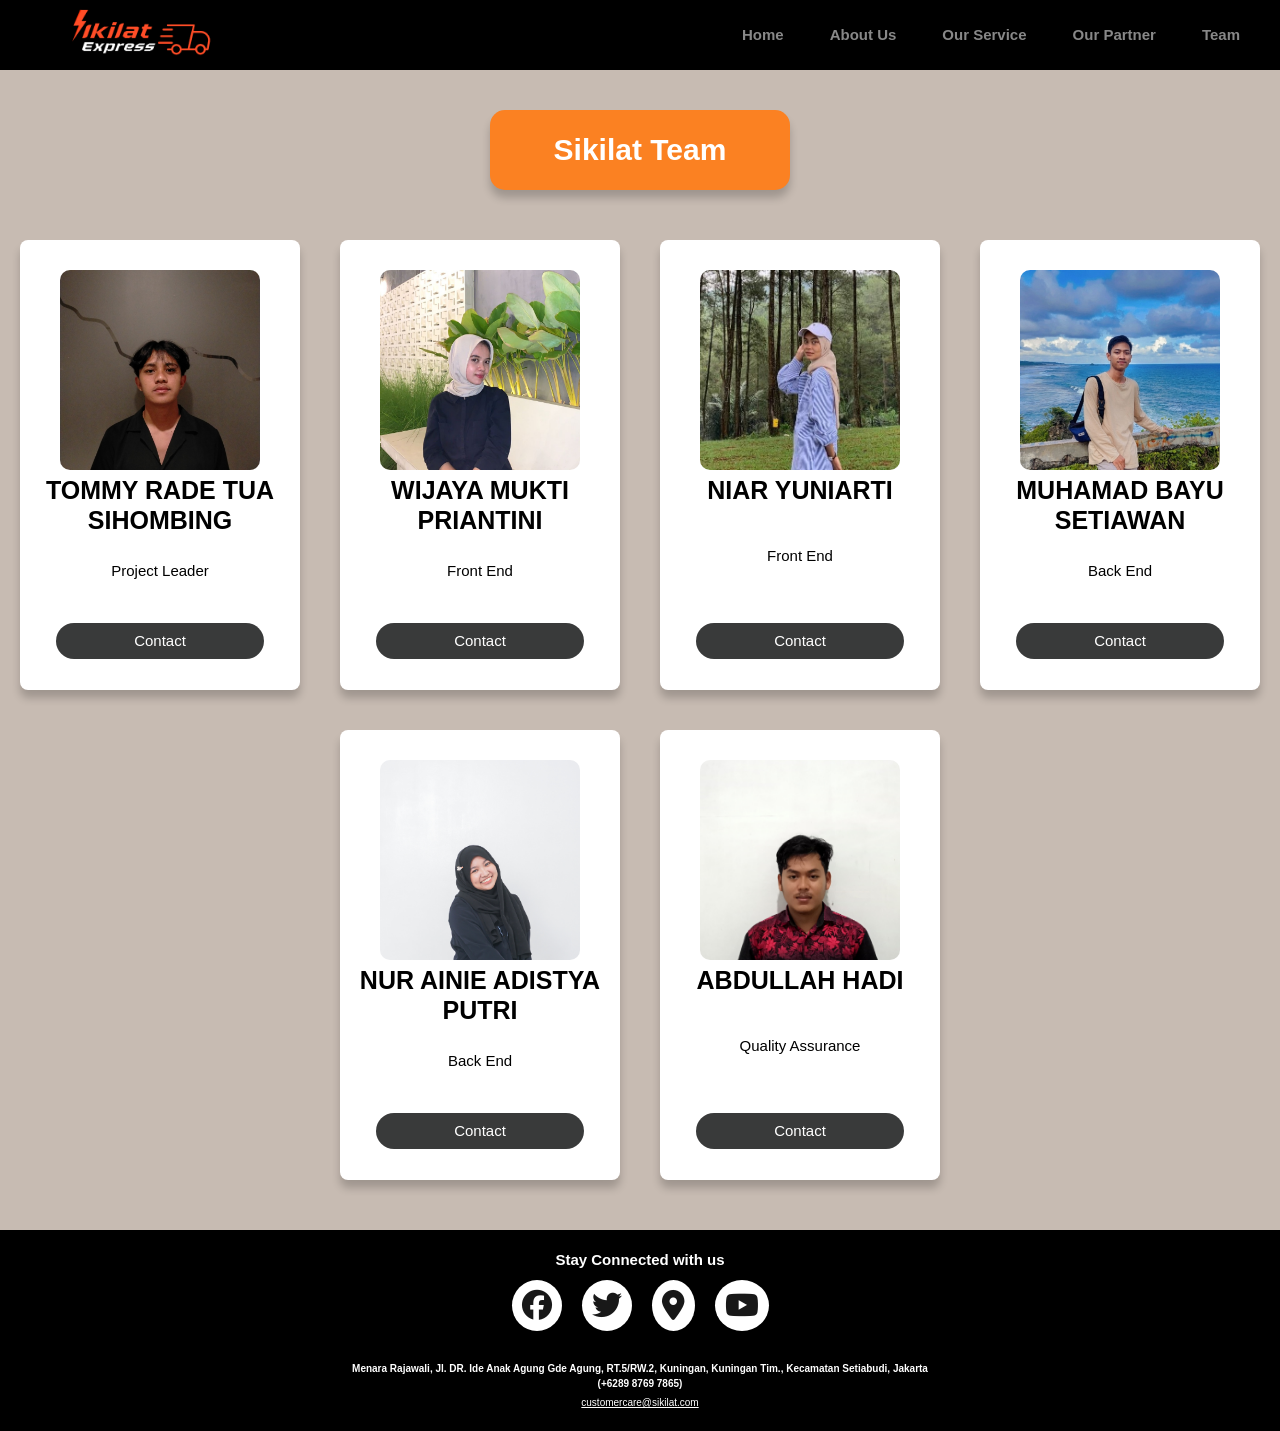
==== ourteam.html @ 824a4f91 "Merge branch 'main' of https://github.com/Kampus-Merdeka-Software-Engineering/FE-Jayapura-17" ====
<!DOCTYPE html>
<html lang="en">
  <head>
    <meta charset="UTF-8" />
    <meta name="viewport" content="width=device-width, initial-scale=1.0" />
    <link rel="stylesheet" href="./Style/style.css" />
    <title>Capstone-Jayapura Indonesia 17</title>
    <link
      rel="stylesheet"
      href="https://cdnjs.cloudflare.com/ajax/libs/font-awesome/6.4.2/css/all.min.css"
      integrity="sha512-z3gLpd7yknf1YoNbCzqRKc4qyor8gaKU1qmn+CShxbuBusANI9QpRohGBreCFkKxLhei6S9CQXFEbbKuqLg0DA=="
      crossorigin="anonymous"
      referrerpolicy="no-referrer"/>
    </head>
  <!-- our team     -->
    <body>
        <div class="container-member">
            <nav>
                <div class="navbar_brand">
                <a href="#"><img src="./assets/Logoputih.png" class="navbar_images" /></a>
                </div>
                <div class="navbar_toggle">
                <img src="./assets/hamburger.png" alt="hamburger" />
                </div>
                <div class="navbar_menu_mobile">
                <a href="./index.html">Home</a>
                <a href="#about us">About Us</a>
                <a href="#our service">Our Service</a>
                <a href="#partner">Our Partner</a>
                <a href="ourteam.html" target="_blank">Team</a>
                </div>
            </nav>

            <div class="header-ourteam">
                <h1>Sikilat Team</h1>
            </div>

            <div class="grid">
                <article>
                    <img src="./assets/tommy.jpg" alt="Tommy">
                    <div class="deskripsi">
                        <div>
                            <h2>TOMMY RADE TUA SIHOMBING</h2>
                        </div>   
                        <p class="title">Project Leader</p>
                        <a href="https://www.instagram.com/sitabo__/" target="_blank">
                            <p><button class="button">Contact</button></p>
                        </a>
                    </div>
                </article>
                <article>
                    <img src="./assets/wijaya.jpeg" alt="WIJAYA">
                    <div class="deskripsi">
                        <div>
                            <h2>WIJAYA MUKTI PRIANTINI</h2>
                        </div>
                        <p class="title">Front End</p>
                        <a href="https://instagram.com/yayaakuuu_" target="_blank">
                            <p><button class="button">Contact</button></p>
                        </a>
                    </div>
                </article>
                <article>
                    <img src="./assets/niar.jpg" alt="NIAR">
                    <div class="deskripsi">
                        <div>
                            <h2>NIAR YUNIARTI</h2>
                        </div>
                        <p class="title">Front End</p>
                        <a href="https://instagram.com/niarryuniarti?igshid=OGQ5ZDc2ODk2ZA==" target="_blank">
                            <p><button class="button">Contact</button></p>
                        </a>
                    </div>
                </article>
                <article>
                    <img src="./assets/bayu.jpg" alt="BAYU">
                    <div class="deskripsi">
                        <div>
                            <h2>MUHAMAD BAYU SETIAWAN</h2>
                        </div>
                        <p class="title">Back End</p>
                        <a href="https://instagram.com/bayystawn?igshid=NzZlODBkYWE4Ng==" target="_blank">
                            <p><button class="button">Contact</button></p>
                        </a>
                    </div>
                </article>
                <article>
                    <img src="./assets/nur.jpg" alt="NUR">
                    <div class="deskripsi">
                        <div>
                            <h2>NUR AINIE ADISTYA PUTRI </h2>
                        </div>
                        <p class="title">Back End</p>
                        <a href="https://instagram.com/disttyy_?igshid=OGQ5ZDc2ODk2ZA==" target="_blank">
                            <p><button class="button">Contact</button></p>
                        </a>
                    </div>
                </article>
                <article>
                    <img src="./assets/hadi.jpeg" alt="HADI">
                    <div class="deskripsi">
                        <div>
                            <h2>ABDULLAH HADI</h2>
                        </div>
                        <p class="title">Quality Assurance</p>
                        <a href="https://instagram.com/had.i19?igshid=MzNlNGNkZWQ4Mg==" target="_blank">
                            <p><button class="button">Contact</button></p>
                        </a>
                    </div>
                </article>
            </div>
        </div>
        <!-- Fonter -->
        <div class="footer">
            <h3>Stay Connected with us</h3>
            <div class="footer-society">
            <a href="#"><i class="fa-brands fa-facebook"></i></a>
            <a href="#"><i class="fa-brands fa-twitter"></i></a>
            <a href="#"><i class="fas fa-map-marker-alt"></i></a>
            <a href="#"><i class="fa-brands fa-youtube"></i></a>
            </div>
            <div class="footer-content">
            <h5>
                Menara Rajawali, Jl. DR. Ide Anak Agung Gde Agung, RT.5/RW.2,
                Kuningan, Kuningan Tim., Kecamatan Setiabudi, Jakarta
            </h5>
            <h5>(+6289 8769 7865)</h5>
            <a href="#">customercare@sikilat.com</a>

            </div>
        </div>
        <!-- END OF FOOTER -->
        <script src="./js/script.js"></script>    
    </body>
</html>
---- Style/style.css ----
* {
  margin: 0;
  padding: 0;
  box-sizing: border-box;
  scroll-behavior: smooth;
}

* {
  font-family: Arial, Helvetica, sans-serif;
  line-height: 20px;
  font-size: 15px;
}

html {
  margin: 0;
  padding: 0;
  background-color: rgb(16, 16, 16);
}
body {
  margin: 0;
  padding: 0;
  background-color: #ffffff;
}

/* padding elemen */

#partner {
  padding-top: 50px;
  padding-right: 50px;
  padding-bottom: 50px;
  padding-left: 50px;
}
#aboutus {
  padding-top: 50px;
  padding-right: 50px;
  padding-bottom: 50px;
  padding-left: 50px;
}

#why {
  padding-top: 50px;
  padding-right: 50px;
  padding-bottom: 50px;
  padding-left: 50px;
}
#ourservice {
  padding-top: 50px;
  padding-right: 50px;
  padding-bottom: 50px;
  padding-left: 50px;
}

/* NAVIGASI */
nav {
  display: flex;
  justify-content: space-between;
  align-items: center;
  height: 70px;
  background-color: black;
  padding: 0px 40px;
  position: sticky;
  top: 0;
  left: 0;
  right: 0;
  z-index: 999;
}

.navbar_toggle {
  display: none;
}
.navbar_images {
  width: 202px;
}
.navbar_menu_mobile {
  display: flex;
  align-items: center;
  gap: 46px;
}
.navbar_menu_mobile a {
  font-weight: bold;
  color: #ffffff88;
  text-decoration: none;
}

.navbar_menu_mobile a:hover {
  color: #ffffff;
}
.hero_section {
  height: 100vh;
  position: relative;
}
.hero_section .hero_images {
  width: 100%;
  height: 100vh;
  object-fit: cover;
  filter: contrast(1.2);
}
.hero_card {
  position: absolute;
  top: 180px;
  right: 20px;
  padding: 60px 40px;
  border-radius: 20px;
  display: flex;
  flex-direction: column;
  gap: 20px;
  width: 500px;
  backdrop-filter: blur(20px);
  background-image: linear-gradient(
    to left,
    rgba(255, 255, 255, 0.26),
    rgba(0, 0, 0, 0)
  );
  box-shadow: 0 0 10px rgba(0, 0, 0, 0.062);
}
.hero_card h1 {
  font-size: 40px;
  font-weight: bold;
  margin: 0;
  padding: 0;
  color: white;
}
.hero_card p {
  font-size: 20px;
  color: white;
  margin: 0;
  padding: 0;
  line-height: 30px;
}

.ourteam {
  display: flex;
  justify-content: center;
  align-items: center;
  width: 110px;
  height: 40px;
  background-color: #FB8122;
  margin: 0;
  padding: 0;
  border-radius: 15px;
}



.pre-title {
  display: flex;
  justify-content: center;
  align-items: center;
  width: 350px;
  height: 80px;
  background-color: #FB8122;
  color: white;
  margin: 40px auto 0px;
  border-radius: 15px;
  font-size: 25px;
}

.about-container {
  background-color: #efefef;
  padding-top: 5px;
  padding-bottom: 10px;
}


.about-content {
  width: 30%;
  height: 300px;
  background-color: white;
  border-radius: 15px;
}

.about-collapse {
  display: flex;
  justify-content: space-between;
  padding: 30px 50px;
  flex-wrap: wrap;
}

#rectangle > h3 {
  justify-content: center;
  align-items: center;
  text-align: center;
  padding-top: 30px;
}

#rectangle > p {
  justify-content: center;
  align-items: center;
  padding: 30px;
}

#rectangle > ul {
  justify-content: center;
  align-items: center;
  padding-top: 30px;
  padding-left: 45px;
}

/* Image Slider */
.img-container {
  margin: 0 auto;
  margin-top: 80px;
  margin-bottom: 80px;
  position: relative;
  width: 70%;
  height: 0;
  padding-bottom: 40%;
  background: #4c4c4c;
}

.slide-img {
  position: absolute;
  width: 100%;
  height: 100%;
}

.slide-img img {
  width: 100%;
  height: 100%;
}

#i1,
#i2,
#i3 {
  display: none;
}

.pre .nxt {
  width: 12%;
  height: 18px;
  position: absolute;
  top: 0;
  background: black;
  z-index: 99;
  cursor: pointer;
}

.pre {
  left: 0;
}

.nxt {
  right: 0;
}

.navb {
  width: 100%;
  height: 11px;
  bottom: 12%;
  position: absolute;
  text-align: center;
  z-index: 99;
}

.dots {
  top: -5px;
  width: 18px;
  height: 18px;
  margin: 0 4px;
  position: relative;
  border-radius: 50%;
  display: inline-block;
  background: grey;
}

.slide-img {
  z-index: -1;
}

#i1:checked ~ #one,
#i2:checked ~ #two,
#i3:checked ~ #three {
  z-index: 9;
}

#i1:checked ~ .navb #dot1,
#i2:checked ~ .navb #dot2,
#i3:checked ~ .navb #dot3 {
  background: #FB8122;
}



/* Kenapa Harus Sikilat */
.conteiner-sikilat{
  background-color: #efefef;
  padding-top: 5px;
  padding-bottom: 50px;
}


.sikilat-img-container{
  display: flex; 
  flex-direction: row;
  justify-content: space-around;
  padding-top: 30px;
  flex-wrap: wrap;

  
}

.sikilat-img{
  padding: 5px;
  width: 20%;
  text-align: center;
  

}

.sikilat-img img{
  max-width: 100%;
  max-height: 100%;
  padding: 10px 10px;  
  

}

.tex {
  font-weight: bold;
}

.imgkilat {
  height: 150px;
}

/* Our Service */
.Our-Service-main-container{
  background-color: #efefef;
  height: auto;
  padding-top: 5px;
}

.service-container {
  display: flex;
  justify-content: space-around;
  padding-top: 40px;
  padding-bottom: 50px;
  flex-wrap: wrap;
}

.service-box {
  border: 1px solid #efefef;
  background-color: #efefef;
  border-radius: 40px;
  width: 20%;
  height: auto;
}
.service-box img{
  display: block;
  margin-left: auto;
  margin-right: auto;
}
.service-img1 {
  width: 30%;
  height: auto;
  padding-top: 10px;
  padding-bottom: 10px;
}

.service-img2 {
  width: 200px;
  height: auto;
  padding-top: 10px;
  padding-bottom: 10px;
}

.service-img3{
  width: 30%;
  height: auto;
  padding-top: 10px;
  padding-bottom: 10px;
}

.service-box h5 {
  margin-top: auto;
  background-color: #FB8122;
  color: white;
  padding: 10px;
  height: 50px;
  border-radius: 10px;
  font-size: 20px;
  text-align: center;
}

.service-box p{
  font-size: 20px;
  text-align: center;
}


.service-box {
  width: 30%;
  border: 1px solid white;
  background-color: white;
  border-radius: 40px;
}


.service-title {
  margin-top: auto;
  background-color: #FB8122;
  color: white;
  padding: 10px;
  border-radius: 10px;
  font-size: 30px;
}


/* Our Partner */
.partnermain-container{
  background-color: #efefef;
  height: auto;
  padding-top: 5px;
}

/* Layouts */
.grid-4 {
  display: grid;
  grid-template-columns: repeat(auto-fit, minmax(270px, 1fr));
  gap: 3rem;
  padding-top: 30px ;
  padding-bottom: 60px;
  }


.partner .pre-title {
  margin: 0 auto;
}

.partner {
  text-align: center;
}


.partner-cover {
  height: 135px;
}

.partner img {
  width: 70%;
  height: 70%;
  object-fit: cover;
}

/* question */
#question {
  background-color: #1d2228;
  flex: 1;
  height: 640px;
  text-align: center;
  
}

#text-h2 {
  color: white;
  line-height: 70px;
}

input,
textarea {
  background-color: rgba(255, 255, 255, 0.1);
  border: 1px solid#d9d9d9;
  border-radius: 10px 10px 10px 10px;
  padding: 10px 15px;
  margin: 6px 0;
  width: 50%;
  font-size: 0.8rem;
}

button {
  background-color: #fb8122;
  border-radius: 10px;
  border-radius: 10px 10px 10px 10px;
  padding: 10px 15px;
  margin: 6px 0;
  width: 50%;
  font-size: 0.8rem;
}
button:hover{
  background-color: rgba(251, 129, 34, 0.5);
}

.box{
  height: 200px;
  width: 50%;
  background-color: rgba(255, 255, 255, 0.1);
  border: 1px solid#d9d9d9;
  border-radius: 10px;
  margin: 0 auto;
  overflow: auto;
  margin-top: 2%;
}

.box1 {
  background-color: #d9d9d9;
  text-align: center;
  border: 1px solid white;
  border-radius: 10px;
  width: 95%;
  height: auto;
  margin: 10px 0;
  margin-left: 10px;
  padding-bottom: 10px;
}
.box1 h4 {
  color: #FB8122;
  padding-bottom: 10px;
}
.box-question input{
  color: white;
}


/* Footer */

.footer {
  background-color: black;
  justify-content: center;
  color: white;
  text-align: center;
  padding-top: 20px;
}

.footer-society {
  display: flex;
  justify-content: center;
}

.footer-society a {
  text-decoration: none;
  padding: 10px;
  background-color: white;
  border-radius: 50%;
  margin: 10px;
}

.footer-society a i {
  font-size: 2rem;
  color: black;
  opacity: 0.9;
}

.footer-society a:hover {
  background-color: black;
  transition: 0.5s;
}

.footer-society a:hover i {
  color: white;
  transition: 0.5s;
}

.footer-content {
  background-color: black;
  padding: 20px;
  text-align: center;
}

.footer-content h5 {
  color: white;
  font-family: "Lucida Sans", "Lucida Sans Regular", "Lucida Grande",
    "Lucida Sans Unicode", Geneva, Verdana, sans-serif;
  font-size: x-small;
  line-height: 150%;
}

.footer-content a {
  color: white;
  line-height: 70%;
  font-family: "Lucida Sans", "Lucida Sans Regular", "Lucida Grande",
    "Lucida Sans Unicode", Geneva, Verdana, sans-serif;
  font-size: x-small;
}



/* RESPONSIVE */

@media screen and (max-width: 768px) {
  .navbar_toggle {
    display: block;
    font-size: 30px;
    color: white;
    cursor: pointer;
  }
  .navbar_toggle img {
    width: 30px;
  }
  .navbar_menu_mobile {
    display: none;
    align-items: center;
    flex-direction: column;
    gap: 46px;
    position: absolute;
    top: 70px;
    right: 0;
    padding: 20px;
    background-color: black;
  }
  .navbar_menu_mobile.open {
    display: flex;
  }
  .navbar_menu_mobile a {
    font-weight: bold;
    color: #ffffff88;
    text-decoration: none;
  }
  .navbar_images {
    width: 140px;
  }
  nav {
    padding: 0px 20px;
  }
  .hero_card {
    top: 140px;
    right: 20px;
    padding: 40px 20px;
    border-radius: 12px;
    gap: 12px;
    width: 400px;
  }
  .hero_card h1 {
    font-size: 32px;
  }
  .hero_card p {
    font-size: 16px;
    line-height: 20px;
  }
  .about-content {
    width: 45%;
  }
  .about-collapse {
    justify-content: center;
    gap: 20px;
  }
  .sikilat-img{
    width: 33%;
  }
  .service-box{
    width: 45%;
  }
  .service-container {
    gap: 20px;
  }
  .img-container {
    justify-content: center;
  }

}

  @media screen and (max-width: 426px) {
  .navbar_toggle {
    display: block;
    font-size: 30px;
    color: white;
    cursor: pointer;
  }
  .navbar_toggle img {
    width: 30px;
  }
  .navbar_menu_mobile {
    display: none;
    align-items: center;
    flex-direction: column;
    gap: 46px;
    position: absolute;
    top: 70px;
    right: 0;
    padding: 20px;
    background-color: black;
  }
  .navbar_menu_mobile.open {
    display: flex;
  }
  .navbar_menu_mobile a {
    font-weight: bold;
    color: #ffffff88;
    text-decoration: none;
  }
  .navbar_images {
    width: 140px;
  }
  nav {
    padding: 0px 20px;
  }
  .hero_card {
    top: 100px;
    right: 20px;
    padding: 20px 20px;
    border-radius: 12px;
    gap: 12px;
    width: 400px;
  }
  .hero_card h1 {
    font-size: 32px;
  }
  .hero_card p {
    font-size: 16px;
    line-height: 20px;
  }
  .about-content {
    width: 100%;
  }
  .about-collapse {
    justify-content: center;
    gap: 20px;
  }
  .img-container {
    justify-content: center;
    }

  .sikilat-img{
    width: 100%;
  }
  .service-box{
    width: 90%;
  }
  .service-container {
  gap: 20px;
  }
  .pre-title {
    width: 50%;
    font-size: 20px;
    text-align: center;
  }
}



/* STYLE UNTUK OUR TEAM */
/* STYLE UNTUK OUR TEAM */
/* STYLE UNTUK OUR TEAM */

.container-member {
  background-color: #c7bbb2;
  padding-bottom: 50px;
}

.ourteam a {
  text-decoration: none;
}

.grid {
  display: flex;
  flex-wrap: wrap;
  justify-content: center;
  align-items: center;
  gap: 40px;}

.deskripsi{
  width: 100%;
  min-height: 200px;
  display: flex;
  flex-direction: column;
  align-items: center;
  justify-content: space-between;
}

.deskripsi a{
  width: 100%;
}

img {
  object-fit: cover;
}

.grid > article {
  box-shadow: 0 8px 8px 0 rgba(0, 0, 0, 0.2);
  border-radius: 8px;
  text-align: center;
  background: #fff;
  width: 280px;
  height: 450px;
  transition: 0.2s transform;
  cursor: pointer;
  line-height: 100px;
  padding: 15px 0 ;
  display: flex;
  flex-direction: column;
  align-items: center;
  justify-content: space-between;
}

.grid > article img {
  margin-top: 15px;
  width: 200px;
  height: 200px;
  border-radius: 10px;
}

.grid > article:hover {
  transform: scale(1.1);
  background: linear-gradient(#ff8b32,#ffa25a,#fcb680,#ffd5b5,#ffffff);
}

.grid p {
  color: #000;
  font-size: 15px;
  padding: 10px;
}

.grid h2 {
  color: #000;
  font-size: 25px;
  line-height: 30px;
}
.grid button {
  border: none;
  outline: 0;
  display: inline-block;
  padding: 8px;
  color: white;
  background-color: #393a3a;
  border-radius: 20px;
  text-align: center;
  cursor: pointer;
  width: 80%;
  font-size: 15px;
}

.grid button:hover {
  background: linear-gradient(#ff7810,#fb8122);
}

.header-ourteam{
  box-shadow: 0 8px 8px 0 rgba(0, 0, 0, 0.2);
  display: flex;
  justify-content: center;
  align-items: center;
  width: 300px;
  height: 80px;
  background-color: #FB8122;
  color: white;
  margin: 40px auto 0px;
  border-radius: 15px;
  cursor: pointer;
  margin-bottom: 50px;
}
.header-ourteam h1:hover{
  transform: scale(1.1);
}
.header-ourteam h1{
  font-size: 30px;
}




/* For small desktop responsive */
@media (max-width: 768px) {
  .grid {
    display: grid;
    grid-template-columns: repeat(2, 1fr);
    gap: 20px;
    margin: 20px;
  }
  
  .grid > article {
    width: 100%;
  }
  
  .grid > article img {
    padding-top: 15px;
    width: 150px;
    height: 150px;
  }
  
  .grid h2 {
    font-size: 20px;
  }
  
  .grid p {
    font-size: 12px;
  }
  
  .grid button {
    width: 80%;
  }
}

/* For smartphone responsive */
@media (max-width: 480px) { 
  .grid {
    display: grid;
    grid-template-columns: repeat(2, 1fr);
    gap: 20px;
    margin: 20px;
  }
  
  .grid > article {
    width: 100%;
  }
  
  .grid > article img {
    padding-top: 15px;
    width: 150px;
    height: 150px;
  }
  
  .grid h2 {
    font-size: 20px;
  }
  
  .grid p {
    font-size: 12px;
  }
  
  .grid button {
    width: 80%;
  }
}
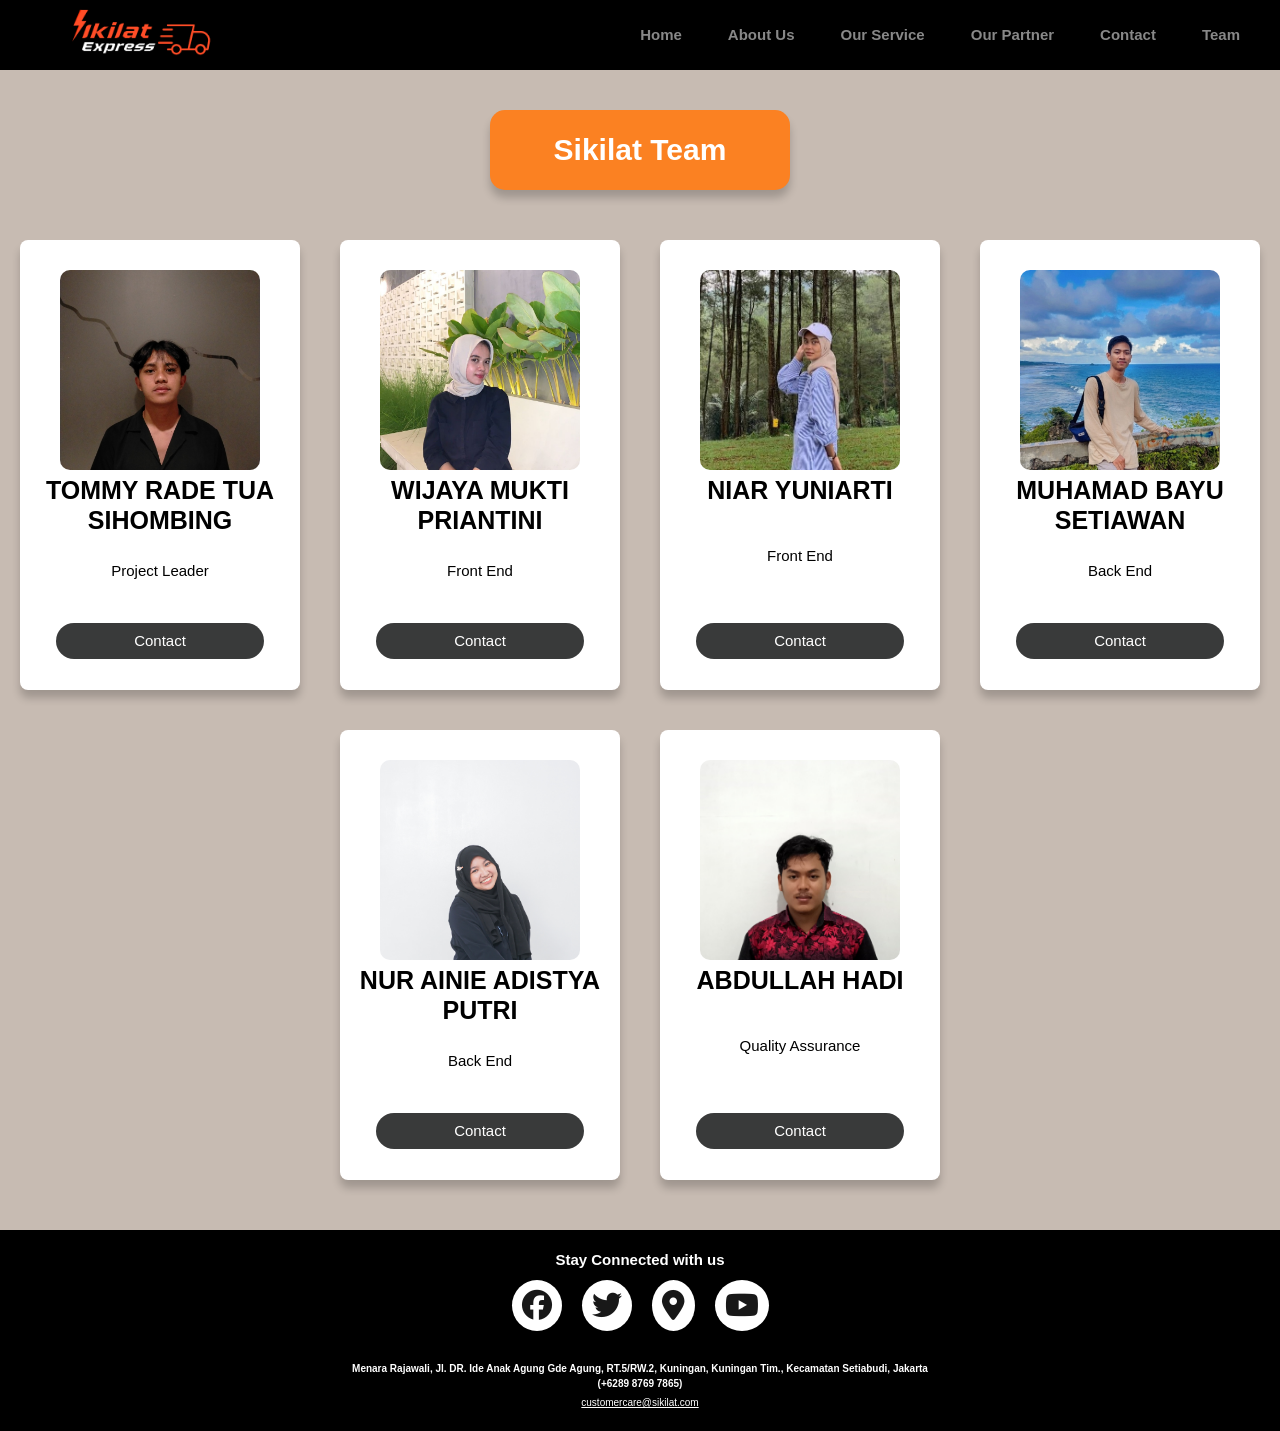
==== commit b221f0ca: "Tommy" ====
--- a/ourteam.html
+++ b/ourteam.html
@@ -12,7 +12,7 @@
       crossorigin="anonymous"
       referrerpolicy="no-referrer"/>
     </head>
-  <!-- our team     -->
+  <!-- ini team     -->
     <body>
         <div class="container-member">
             <nav>
@@ -24,10 +24,11 @@
                 </div>
                 <div class="navbar_menu_mobile">
                 <a href="./index.html">Home</a>
-                <a href="#about us">About Us</a>
-                <a href="#our service">Our Service</a>
-                <a href="#partner">Our Partner</a>
-                <a href="ourteam.html" target="_blank">Team</a>
+                <a href="./index.html#aboutus">About Us</a>
+                <a href="./index.html#ourservice">Our Service</a>
+                <a href="./index.html#partner">Our Partner</a>
+                <a href="./index.html#contact">Contact</a>
+                <a href="ourteam.html">Team</a>
                 </div>
             </nav>
 
--- a/Style/style.css
+++ b/Style/style.css
@@ -727,9 +727,8 @@
 
 
 
-/* STYLE UNTUK OUR TEAM */
-/* STYLE UNTUK OUR TEAM */
-/* STYLE UNTUK OUR TEAM */
+/* STYLE UNTUK TEAM */
+/* STYLE UNTUK TEAM */
 
 .container-member {
   background-color: #c7bbb2;
